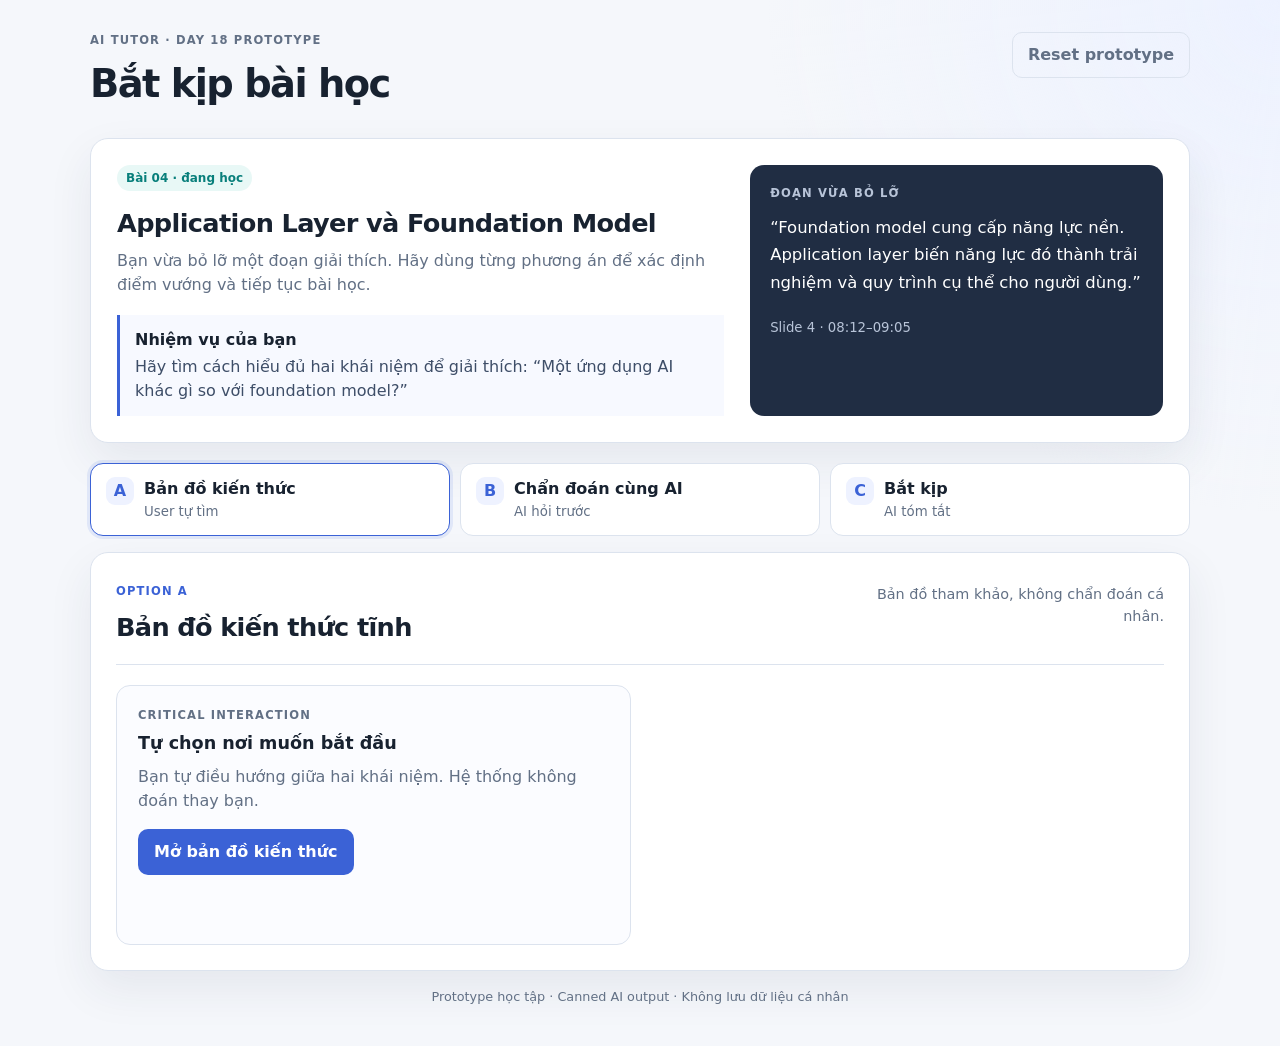
==== prototype/index.html @ 20ba8bf9 "feat: implement interactive prototype with modular styling, tab navigation, and diagnostic workflow " ====
<!doctype html>
<html lang="vi">
  <head>
    <meta charset="utf-8" />
    <meta name="viewport" content="width=device-width, initial-scale=1" />
    <title>AI Tutor — Ba phương án bắt kịp bài học</title>
    <link rel="stylesheet" href="./styles.css" />
  </head>
  <body>
    <main class="shell">
      <header class="topbar">
        <div>
          <p class="eyebrow">AI TUTOR · DAY 18 PROTOTYPE</p>
          <h1>Bắt kịp bài học</h1>
        </div>
        <button class="button button-ghost" id="resetAll" type="button">Reset prototype</button>
      </header>

      <section class="context-card" aria-labelledby="context-title">
        <div class="context-copy">
          <span class="status-pill">Bài 04 · đang học</span>
          <h2 id="context-title">Application Layer và Foundation Model</h2>
          <p class="muted">Bạn vừa bỏ lỡ một đoạn giải thích. Hãy dùng từng phương án để xác định điểm vướng và tiếp tục bài học.</p>
          <div class="task-box">
            <strong>Nhiệm vụ của bạn</strong>
            <p>Hãy tìm cách hiểu đủ hai khái niệm để giải thích: “Một ứng dụng AI khác gì so với foundation model?”</p>
          </div>
        </div>
        <div class="lesson-card">
          <p class="card-label">Đoạn vừa bỏ lỡ</p>
          <p class="quote">“Foundation model cung cấp năng lực nền. Application layer biến năng lực đó thành trải nghiệm và quy trình cụ thể cho người dùng.”</p>
          <p class="source">Slide 4 · 08:12–09:05</p>
        </div>
      </section>

      <nav class="option-tabs" aria-label="Chọn phương án prototype">
        <button class="tab active" data-option="a" type="button"><span>A</span><b>Bản đồ kiến thức</b><small>User tự tìm</small></button>
        <button class="tab" data-option="b" type="button"><span>B</span><b>Chẩn đoán cùng AI</b><small>AI hỏi trước</small></button>
        <button class="tab" data-option="c" type="button"><span>C</span><b>Bắt kịp</b><small>AI tóm tắt</small></button>
      </nav>

      <section class="prototype-panel" id="option-a" aria-live="polite">
        <div class="panel-heading">
          <div><span class="option-label option-a-label">OPTION A</span><h2>Bản đồ kiến thức tĩnh</h2></div>
          <p class="expectation">Bản đồ tham khảo, không chẩn đoán cá nhân.</p>
        </div>
        <div class="flow-grid">
          <div class="interaction-card">
            <p class="step-label">CRITICAL INTERACTION</p>
            <h3>Tự chọn nơi muốn bắt đầu</h3>
            <p class="muted">Bạn tự điều hướng giữa hai khái niệm. Hệ thống không đoán thay bạn.</p>
            <button class="button button-primary" id="openMap" type="button">Mở bản đồ kiến thức</button>
            <div class="map" id="knowledgeMap" hidden>
              <button class="map-node" data-concept="foundation" type="button"><span>01</span>Foundation Model</button>
              <div class="connector">cung cấp năng lực nền</div>
              <button class="map-node" data-concept="application" type="button"><span>02</span>Application Layer</button>
              <p class="micro-note">Chọn một khái niệm để xem nội dung liên quan.</p>
            </div>
          </div>
          <div class="result-card" id="mapResult" hidden>
            <p class="step-label">RESULT / USER DECISION</p>
            <div id="mapResultContent"></div>
            <div class="action-row"><button class="button button-secondary" id="closeMap" type="button">Đổi khái niệm</button><button class="button button-ghost" id="backToLessonA" type="button">Quay lại bài học</button></div>
          </div>
        </div>
      </section>

      <section class="prototype-panel" id="option-b" aria-live="polite" hidden>
        <div class="panel-heading">
          <div><span class="option-label option-b-label">OPTION B</span><h2>AI chẩn đoán qua câu hỏi</h2></div>
          <p class="expectation">AI đưa ra giả thuyết, không khẳng định bạn đang thiếu gì.</p>
        </div>
        <div class="flow-grid">
          <div class="interaction-card">
            <p class="step-label">CRITICAL INTERACTION</p>
            <h3>Chẩn đoán cùng AI</h3>
            <p class="muted">AI sẽ hỏi 2 câu ngắn. Bạn có thể bỏ qua hoặc sửa câu trả lời bất cứ lúc nào.</p>
            <button class="button button-primary" id="startDiagnosis" type="button">Bắt đầu chẩn đoán</button>
            <div class="diagnosis" id="diagnosisFlow" hidden>
              <div class="progress-line"><span id="questionProgress">Câu 1/2</span><span class="muted">Không lưu sau phiên này</span></div>
              <div id="questionSlot"></div>
              <div class="action-row"><button class="button button-ghost" id="skipQuestion" type="button">Bỏ qua</button></div>
            </div>
          </div>
          <div class="result-card" id="diagnosisResult" hidden>
            <p class="step-label">RESULT / USER DECISION</p>
            <div class="hypothesis"><span class="confidence">Độ chắc chắn: VỪA</span><h3>Giả thuyết của AI</h3><p>Bạn có thể đang cần ôn <strong>Foundation Model</strong> trước khi quay lại phần Application Layer.</p><p class="evidence">Dựa trên câu trả lời: bạn chưa phân biệt được “năng lực nền” và “tính năng của ứng dụng”.</p></div>
            <div class="action-row"><button class="button button-primary" id="acceptDiagnosis" type="button">Ôn Foundation Model</button><button class="button button-secondary" id="rejectDiagnosis" type="button">Không đúng, chọn lại</button></div>
            <p class="recovery-note" id="diagnosisRecovery" hidden>Không sao. Bạn có thể tự chọn một chủ đề khác hoặc quay về bài học.</p>
          </div>
        </div>
      </section>

      <section class="prototype-panel" id="option-c" aria-live="polite" hidden>
        <div class="panel-heading">
          <div><span class="option-label option-c-label">OPTION C</span><h2>Nút “Bắt kịp”</h2></div>
          <p class="expectation">Tóm tắt slide gần đây, không kiểm tra toàn bộ lỗ hổng kiến thức.</p>
        </div>
        <div class="flow-grid">
          <div class="interaction-card">
            <p class="step-label">CRITICAL INTERACTION</p>
            <h3>Khôi phục nhanh nội dung vừa bỏ lỡ</h3>
            <p class="muted">AI chỉ đọc nội dung bài học hiện tại và tạo một bản tóm tắt ngắn.</p>
            <button class="button button-primary" id="catchUp" type="button">Bắt kịp 1–3 slide gần nhất</button>
            <p class="micro-note">AI chỉ hoạt động sau khi bạn bấm nút.</p>
          </div>
          <div class="result-card" id="catchupResult" hidden>
            <p class="step-label">RESULT / USER DECISION</p>
            <div class="summary"><span class="source-chip">Dựa trên slide 4–6</span><h3>Điểm cần nhớ</h3><ul><li><strong>Foundation model</strong> là năng lực nền có thể phục vụ nhiều tác vụ.</li><li><strong>Application layer</strong> là lớp trải nghiệm, quy trình và giới hạn được thiết kế cho một use case.</li><li>Ứng dụng có thể dùng foundation model nhưng không đồng nghĩa với chính model đó.</li></ul><p class="uncertainty">Đây là tóm tắt ngắn; hãy mở nội dung gốc nếu cần chi tiết.</p></div>
            <div class="action-row"><button class="button button-primary" id="openSource" type="button">Mở slide gốc</button><button class="button button-secondary" id="dismissSummary" type="button">Đóng tóm tắt</button></div>
            <div class="source-preview" id="sourcePreview" hidden><strong>Slide 4–6 · nội dung gốc</strong><p>Foundation model cung cấp năng lực nền. Application layer tổ chức năng lực đó thành sản phẩm, workflow và trải nghiệm có mục tiêu.</p><button class="button button-ghost" id="closeSource" type="button">Đóng nội dung gốc</button></div>
          </div>
        </div>
      </section>

      <footer class="footer-note">Prototype học tập · Canned AI output · Không lưu dữ liệu cá nhân</footer>
    </main>
    <script src="./app.js"></script>
  </body>
</html>
---- prototype/styles.css ----
:root {
  font-family: Inter, ui-sans-serif, system-ui, -apple-system, BlinkMacSystemFont, "Segoe UI", sans-serif;
  color: #182230;
  background: #f5f7fb;
  line-height: 1.5;
  font-weight: 450;
  --ink: #182230;
  --muted: #627085;
  --line: #dce3ee;
  --panel: #ffffff;
  --blue: #3b62d6;
  --blue-soft: #eef2ff;
  --teal: #087f7b;
  --teal-soft: #e8f8f6;
  --orange: #b46212;
  --orange-soft: #fff3e3;
  --shadow: 0 18px 45px rgba(36, 52, 82, .08);
}
* { box-sizing: border-box; }
body { margin: 0; background: radial-gradient(circle at top right, #edf2ff 0, transparent 32rem), var(--background, #f5f7fb); }
button { font: inherit; }
.shell { width: min(1100px, calc(100% - 36px)); margin: 0 auto; padding: 32px 0 40px; }
.topbar { display: flex; justify-content: space-between; gap: 24px; align-items: flex-start; margin-bottom: 25px; }
.eyebrow, .step-label, .card-label { margin: 0 0 6px; color: var(--muted); letter-spacing: .1em; font-size: .72rem; font-weight: 750; text-transform: uppercase; }
h1, h2, h3, p { margin-top: 0; }
h1 { margin-bottom: 0; font-size: clamp(1.9rem, 3vw, 2.8rem); letter-spacing: -.04em; }
h2 { margin-bottom: 7px; font-size: clamp(1.3rem, 2vw, 1.7rem); letter-spacing: -.025em; }
h3 { margin-bottom: 8px; font-size: 1.1rem; }
.muted { color: var(--muted); }
.button { border: 1px solid transparent; border-radius: 10px; padding: 10px 15px; cursor: pointer; font-weight: 700; transition: transform .15s, box-shadow .15s, background .15s; }
.button:hover { transform: translateY(-1px); box-shadow: 0 7px 17px rgba(33, 51, 88, .12); }
.button-primary { background: var(--blue); color: white; }
.button-secondary { background: white; color: var(--blue); border-color: #bdc9ef; }
.button-ghost { background: transparent; color: var(--muted); border-color: var(--line); }
.context-card, .prototype-panel { background: var(--panel); border: 1px solid var(--line); border-radius: 18px; box-shadow: var(--shadow); }
.context-card { display: grid; grid-template-columns: 1.25fr .85fr; gap: 26px; padding: 26px; margin-bottom: 20px; }
.status-pill, .source-chip, .confidence { display: inline-flex; width: fit-content; border-radius: 99px; padding: 4px 9px; font-size: .75rem; font-weight: 750; }
.status-pill { color: var(--teal); background: var(--teal-soft); margin-bottom: 13px; }
.task-box { margin-top: 18px; padding: 13px 15px; border-left: 3px solid var(--blue); background: #f7f9ff; }
.task-box p { margin: 3px 0 0; color: #3e4e68; }
.lesson-card { align-self: stretch; padding: 20px; border-radius: 14px; background: #202d43; color: white; }
.lesson-card .card-label, .lesson-card .source { color: #b8c4d8; }
.quote { margin: 12px 0 22px; font-size: 1.03rem; line-height: 1.65; }
.source { margin-bottom: 0; font-size: .83rem; }
.option-tabs { display: grid; grid-template-columns: repeat(3, 1fr); gap: 10px; margin-bottom: 16px; }
.tab { display: grid; grid-template-columns: auto 1fr; column-gap: 10px; row-gap: 1px; text-align: left; padding: 13px 15px; border: 1px solid var(--line); border-radius: 13px; background: white; color: var(--ink); cursor: pointer; }
.tab span { grid-row: span 2; display: grid; place-items: center; width: 28px; height: 28px; color: var(--blue); background: var(--blue-soft); border-radius: 9px; font-weight: 800; }
.tab small { color: var(--muted); }
.tab.active { border-color: var(--blue); box-shadow: 0 0 0 3px rgba(59, 98, 214, .11); }
.prototype-panel { padding: 25px; }
.panel-heading { display: flex; justify-content: space-between; gap: 18px; align-items: flex-start; border-bottom: 1px solid var(--line); padding-bottom: 18px; margin-bottom: 20px; }
.panel-heading h2 { margin-bottom: 0; }
.option-label { display: inline-block; margin-bottom: 7px; font-size: .72rem; font-weight: 800; letter-spacing: .1em; }
.option-a-label { color: var(--blue); } .option-b-label { color: var(--teal); } .option-c-label { color: var(--orange); }
.expectation { margin: 6px 0 0; max-width: 330px; color: var(--muted); font-size: .9rem; text-align: right; }
.flow-grid { display: grid; grid-template-columns: minmax(0, 1fr) minmax(0, 1fr); gap: 18px; align-items: start; }
.interaction-card, .result-card { min-height: 260px; padding: 21px; border: 1px solid var(--line); border-radius: 14px; }
.interaction-card { background: #fbfcff; }
.result-card { background: #fff; }
.map { margin-top: 20px; padding: 15px; border: 1px dashed #b9c6e8; border-radius: 12px; background: #f8faff; }
.map-node { width: 100%; display: flex; align-items: center; gap: 10px; border: 1px solid #c5d0eb; border-radius: 10px; padding: 12px; background: white; color: var(--ink); text-align: left; cursor: pointer; font-weight: 700; }
.map-node + .map-node { margin-top: 8px; }
.map-node span { color: var(--blue); font-size: .75rem; }
.connector { margin: 7px 0; color: var(--muted); font-size: .78rem; text-align: center; }
.micro-note, .recovery-note, .uncertainty { color: var(--muted); font-size: .84rem; }
.micro-note { margin: 13px 0 0; }
.action-row { display: flex; flex-wrap: wrap; gap: 8px; margin-top: 19px; }
.concept-detail { border-left: 3px solid var(--blue); padding-left: 13px; }
.concept-detail p { margin-bottom: 9px; }
.progress-line { display: flex; justify-content: space-between; gap: 10px; margin: 18px 0 13px; font-size: .84rem; font-weight: 700; }
.question { padding: 14px; border-radius: 12px; background: #f2fbfa; border: 1px solid #c8e9e5; }
.question p { margin-bottom: 12px; font-weight: 700; }
.choice { display: block; width: 100%; margin-top: 8px; padding: 10px 12px; border: 1px solid #bfdbd7; border-radius: 9px; background: white; text-align: left; cursor: pointer; }
.choice:hover { border-color: var(--teal); background: var(--teal-soft); }
.hypothesis { padding: 16px; background: var(--teal-soft); border: 1px solid #bce4de; border-radius: 12px; }
.confidence { color: var(--teal); background: white; margin-bottom: 10px; }
.evidence { margin: 14px 0 0; padding-top: 12px; border-top: 1px solid #c6e5df; color: #3e6663; font-size: .88rem; }
.summary { padding: 16px; background: var(--orange-soft); border: 1px solid #f1d5aa; border-radius: 12px; }
.source-chip { color: var(--orange); background: white; margin-bottom: 10px; }
.summary ul { margin: 0 0 14px; padding-left: 20px; }
.summary li + li { margin-top: 7px; }
.source-preview { margin-top: 16px; padding: 14px; border-radius: 10px; background: #f7f8fb; border: 1px solid var(--line); }
.source-preview p { margin: 6px 0 12px; }
.footer-note { margin-top: 16px; color: var(--muted); font-size: .8rem; text-align: center; }
[hidden] { display: none !important; }
@media (max-width: 760px) { .context-card, .flow-grid { grid-template-columns: 1fr; } .option-tabs { grid-template-columns: 1fr; } .panel-heading { flex-direction: column; } .expectation { text-align: left; } .topbar { align-items: center; } }
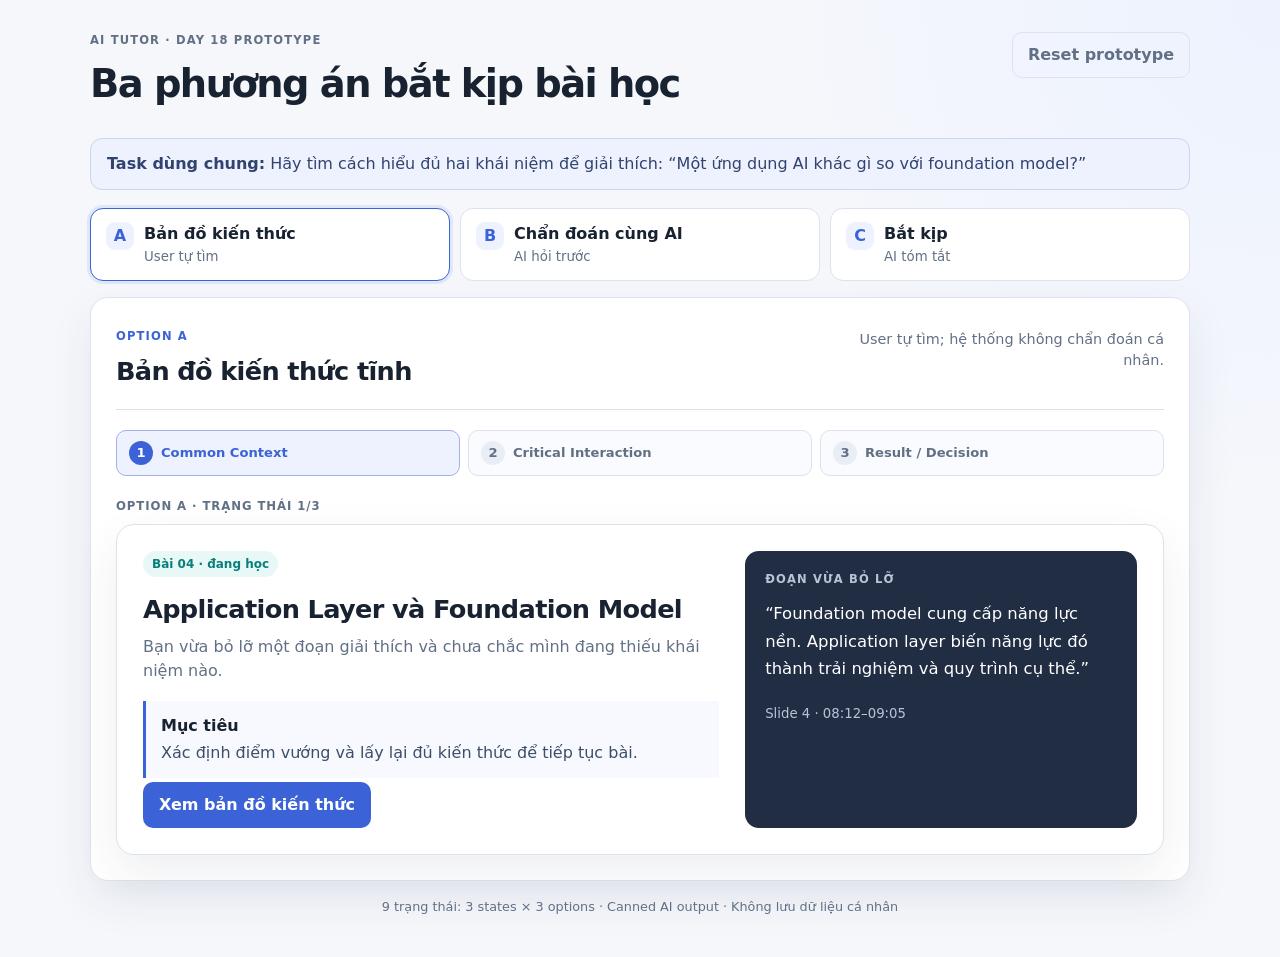
==== commit 61aa9945: "feat: initialize prototype project with UI layout, interaction styling, and state management scripts" ====
--- a/prototype/index.html
+++ b/prototype/index.html
@@ -3,7 +3,7 @@
   <head>
     <meta charset="utf-8" />
     <meta name="viewport" content="width=device-width, initial-scale=1" />
-    <title>AI Tutor — Ba phương án bắt kịp bài học</title>
+    <title>AI Tutor — 3 Options × 3 States</title>
     <link rel="stylesheet" href="./styles.css" />
   </head>
   <body>
@@ -11,27 +11,15 @@
       <header class="topbar">
         <div>
           <p class="eyebrow">AI TUTOR · DAY 18 PROTOTYPE</p>
-          <h1>Bắt kịp bài học</h1>
+          <h1>Ba phương án bắt kịp bài học</h1>
         </div>
         <button class="button button-ghost" id="resetAll" type="button">Reset prototype</button>
       </header>
 
-      <section class="context-card" aria-labelledby="context-title">
-        <div class="context-copy">
-          <span class="status-pill">Bài 04 · đang học</span>
-          <h2 id="context-title">Application Layer và Foundation Model</h2>
-          <p class="muted">Bạn vừa bỏ lỡ một đoạn giải thích. Hãy dùng từng phương án để xác định điểm vướng và tiếp tục bài học.</p>
-          <div class="task-box">
-            <strong>Nhiệm vụ của bạn</strong>
-            <p>Hãy tìm cách hiểu đủ hai khái niệm để giải thích: “Một ứng dụng AI khác gì so với foundation model?”</p>
-          </div>
-        </div>
-        <div class="lesson-card">
-          <p class="card-label">Đoạn vừa bỏ lỡ</p>
-          <p class="quote">“Foundation model cung cấp năng lực nền. Application layer biến năng lực đó thành trải nghiệm và quy trình cụ thể cho người dùng.”</p>
-          <p class="source">Slide 4 · 08:12–09:05</p>
-        </div>
-      </section>
+      <div class="test-task">
+        <strong>Task dùng chung:</strong>
+        Hãy tìm cách hiểu đủ hai khái niệm để giải thích: “Một ứng dụng AI khác gì so với foundation model?”
+      </div>
 
       <nav class="option-tabs" aria-label="Chọn phương án prototype">
         <button class="tab active" data-option="a" type="button"><span>A</span><b>Bản đồ kiến thức</b><small>User tự tìm</small></button>
@@ -39,81 +27,168 @@
         <button class="tab" data-option="c" type="button"><span>C</span><b>Bắt kịp</b><small>AI tóm tắt</small></button>
       </nav>
 
-      <section class="prototype-panel" id="option-a" aria-live="polite">
+      <!-- OPTION A: 3 STATES -->
+      <section class="prototype-panel option-flow" id="option-a" data-option="a" aria-live="polite">
         <div class="panel-heading">
           <div><span class="option-label option-a-label">OPTION A</span><h2>Bản đồ kiến thức tĩnh</h2></div>
-          <p class="expectation">Bản đồ tham khảo, không chẩn đoán cá nhân.</p>
+          <p class="expectation">User tự tìm; hệ thống không chẩn đoán cá nhân.</p>
         </div>
-        <div class="flow-grid">
-          <div class="interaction-card">
+        <ol class="state-stepper" aria-label="Tiến trình Option A">
+          <li class="active" data-step="1"><span>1</span>Common Context</li>
+          <li data-step="2"><span>2</span>Critical Interaction</li>
+          <li data-step="3"><span>3</span>Result / Decision</li>
+        </ol>
+
+        <article class="state-screen" data-state="1">
+          <p class="state-count">OPTION A · TRẠNG THÁI 1/3</p>
+          <div class="context-card state-context">
+            <div class="context-copy">
+              <span class="status-pill">Bài 04 · đang học</span>
+              <h2>Application Layer và Foundation Model</h2>
+              <p class="muted">Bạn vừa bỏ lỡ một đoạn giải thích và chưa chắc mình đang thiếu khái niệm nào.</p>
+              <div class="task-box"><strong>Mục tiêu</strong><p>Xác định điểm vướng và lấy lại đủ kiến thức để tiếp tục bài.</p></div>
+              <button class="button button-primary next-state" data-next="2" type="button">Xem bản đồ kiến thức</button>
+            </div>
+            <div class="lesson-card"><p class="card-label">Đoạn vừa bỏ lỡ</p><p class="quote">“Foundation model cung cấp năng lực nền. Application layer biến năng lực đó thành trải nghiệm và quy trình cụ thể.”</p><p class="source">Slide 4 · 08:12–09:05</p></div>
+          </div>
+        </article>
+
+        <article class="state-screen" data-state="2" hidden>
+          <p class="state-count">OPTION A · TRẠNG THÁI 2/3</p>
+          <div class="interaction-card full-card">
             <p class="step-label">CRITICAL INTERACTION</p>
-            <h3>Tự chọn nơi muốn bắt đầu</h3>
-            <p class="muted">Bạn tự điều hướng giữa hai khái niệm. Hệ thống không đoán thay bạn.</p>
-            <button class="button button-primary" id="openMap" type="button">Mở bản đồ kiến thức</button>
-            <div class="map" id="knowledgeMap" hidden>
-              <button class="map-node" data-concept="foundation" type="button"><span>01</span>Foundation Model</button>
-              <div class="connector">cung cấp năng lực nền</div>
-              <button class="map-node" data-concept="application" type="button"><span>02</span>Application Layer</button>
-              <p class="micro-note">Chọn một khái niệm để xem nội dung liên quan.</p>
+            <h3>Tự chọn khái niệm muốn kiểm tra</h3>
+            <p class="muted">Đây là bản đồ tham khảo. Hệ thống không biết chắc bạn đang thiếu kiến thức nào.</p>
+            <div class="map visible-map">
+              <button class="map-node concept-choice" data-concept="foundation" type="button"><span>01</span>Foundation Model</button>
+              <div class="connector">cung cấp năng lực nền cho</div>
+              <button class="map-node concept-choice" data-concept="application" type="button"><span>02</span>Application Layer</button>
+              <p class="micro-note" id="conceptHint">Chọn một khái niệm để tiếp tục.</p>
             </div>
+            <div class="state-actions"><button class="button button-ghost previous-state" data-previous="1" type="button">Quay lại context</button><button class="button button-primary" id="viewConcept" type="button" disabled>Xem nội dung đã chọn</button></div>
           </div>
-          <div class="result-card" id="mapResult" hidden>
+        </article>
+
+        <article class="state-screen" data-state="3" hidden>
+          <p class="state-count">OPTION A · TRẠNG THÁI 3/3</p>
+          <div class="result-card full-card">
             <p class="step-label">RESULT / USER DECISION</p>
-            <div id="mapResultContent"></div>
-            <div class="action-row"><button class="button button-secondary" id="closeMap" type="button">Đổi khái niệm</button><button class="button button-ghost" id="backToLessonA" type="button">Quay lại bài học</button></div>
+            <div id="mapResultContent" class="concept-detail"></div>
+            <p class="uncertainty">Nguồn tham khảo từ slide bài học; đây không phải kết quả chẩn đoán cá nhân.</p>
+            <div class="state-actions"><button class="button button-secondary previous-state" data-previous="2" type="button">Đổi khái niệm</button><button class="button button-ghost restart-option" type="button">Quay lại bài học</button></div>
           </div>
-        </div>
+        </article>
       </section>
 
-      <section class="prototype-panel" id="option-b" aria-live="polite" hidden>
+      <!-- OPTION B: 3 STATES -->
+      <section class="prototype-panel option-flow" id="option-b" data-option="b" aria-live="polite" hidden>
         <div class="panel-heading">
           <div><span class="option-label option-b-label">OPTION B</span><h2>AI chẩn đoán qua câu hỏi</h2></div>
-          <p class="expectation">AI đưa ra giả thuyết, không khẳng định bạn đang thiếu gì.</p>
+          <p class="expectation">AI hỏi trước và chỉ đưa ra một giả thuyết.</p>
         </div>
-        <div class="flow-grid">
-          <div class="interaction-card">
+        <ol class="state-stepper" aria-label="Tiến trình Option B">
+          <li class="active" data-step="1"><span>1</span>Common Context</li>
+          <li data-step="2"><span>2</span>Critical Interaction</li>
+          <li data-step="3"><span>3</span>Result / Decision</li>
+        </ol>
+
+        <article class="state-screen" data-state="1">
+          <p class="state-count">OPTION B · TRẠNG THÁI 1/3</p>
+          <div class="context-card state-context">
+            <div class="context-copy">
+              <span class="status-pill">Bài 04 · đang học</span>
+              <h2>Application Layer và Foundation Model</h2>
+              <p class="muted">Bạn vừa bỏ lỡ một đoạn giải thích và chưa chắc mình đang thiếu khái niệm nào.</p>
+              <div class="task-box"><strong>Mục tiêu</strong><p>Xác định điểm vướng và lấy lại đủ kiến thức để tiếp tục bài.</p></div>
+              <button class="button button-primary next-state" data-next="2" type="button">Chẩn đoán cùng AI</button>
+            </div>
+            <div class="lesson-card"><p class="card-label">Đoạn vừa bỏ lỡ</p><p class="quote">“Foundation model cung cấp năng lực nền. Application layer biến năng lực đó thành trải nghiệm và quy trình cụ thể.”</p><p class="source">Slide 4 · 08:12–09:05</p></div>
+          </div>
+        </article>
+
+        <article class="state-screen" data-state="2" hidden>
+          <p class="state-count">OPTION B · TRẠNG THÁI 2/3</p>
+          <div class="interaction-card full-card">
             <p class="step-label">CRITICAL INTERACTION</p>
-            <h3>Chẩn đoán cùng AI</h3>
-            <p class="muted">AI sẽ hỏi 2 câu ngắn. Bạn có thể bỏ qua hoặc sửa câu trả lời bất cứ lúc nào.</p>
-            <button class="button button-primary" id="startDiagnosis" type="button">Bắt đầu chẩn đoán</button>
-            <div class="diagnosis" id="diagnosisFlow" hidden>
-              <div class="progress-line"><span id="questionProgress">Câu 1/2</span><span class="muted">Không lưu sau phiên này</span></div>
-              <div id="questionSlot"></div>
-              <div class="action-row"><button class="button button-ghost" id="skipQuestion" type="button">Bỏ qua</button></div>
-            </div>
+            <div class="progress-line"><strong>Hai câu hỏi chẩn đoán</strong><span class="muted">Không lưu sau phiên này</span></div>
+            <fieldset class="question-group">
+              <legend>1. “Năng lực nền” gần với điều nào hơn?</legend>
+              <label class="radio-choice"><input type="radio" name="q1" value="model" /> Một model có thể phục vụ nhiều tác vụ</label>
+              <label class="radio-choice"><input type="radio" name="q1" value="feature" /> Một tính năng riêng trong ứng dụng</label>
+              <label class="radio-choice"><input type="radio" name="q1" value="unsure" /> Mình chưa chắc</label>
+            </fieldset>
+            <fieldset class="question-group">
+              <legend>2. Điều gì đang làm bạn dừng lại?</legend>
+              <label class="radio-choice"><input type="radio" name="q2" value="difference" /> Chưa phân biệt được model và sản phẩm</label>
+              <label class="radio-choice"><input type="radio" name="q2" value="missed" /> Bỏ lỡ ví dụ trong slide</label>
+              <label class="radio-choice"><input type="radio" name="q2" value="unsure" /> Mình chưa biết</label>
+            </fieldset>
+            <p class="micro-note">Bạn có thể để trống câu chưa chắc. AI sẽ giảm độ chắc chắn của giả thuyết.</p>
+            <div class="state-actions"><button class="button button-ghost previous-state" data-previous="1" type="button">Hủy chẩn đoán</button><button class="button button-primary" id="getDiagnosis" type="button">Xem giả thuyết của AI</button></div>
           </div>
-          <div class="result-card" id="diagnosisResult" hidden>
+        </article>
+
+        <article class="state-screen" data-state="3" hidden>
+          <p class="state-count">OPTION B · TRẠNG THÁI 3/3</p>
+          <div class="result-card full-card">
             <p class="step-label">RESULT / USER DECISION</p>
-            <div class="hypothesis"><span class="confidence">Độ chắc chắn: VỪA</span><h3>Giả thuyết của AI</h3><p>Bạn có thể đang cần ôn <strong>Foundation Model</strong> trước khi quay lại phần Application Layer.</p><p class="evidence">Dựa trên câu trả lời: bạn chưa phân biệt được “năng lực nền” và “tính năng của ứng dụng”.</p></div>
-            <div class="action-row"><button class="button button-primary" id="acceptDiagnosis" type="button">Ôn Foundation Model</button><button class="button button-secondary" id="rejectDiagnosis" type="button">Không đúng, chọn lại</button></div>
-            <p class="recovery-note" id="diagnosisRecovery" hidden>Không sao. Bạn có thể tự chọn một chủ đề khác hoặc quay về bài học.</p>
+            <div class="hypothesis"><span class="confidence" id="diagnosisConfidence">Độ chắc chắn: VỪA</span><h3>Giả thuyết của AI</h3><p id="diagnosisText">Bạn có thể đang cần ôn <strong>Foundation Model</strong> trước khi quay lại phần Application Layer.</p><p class="evidence" id="diagnosisEvidence">Dựa trên câu trả lời trong phiên hiện tại.</p></div>
+            <p class="recovery-note" id="diagnosisDecision">Bạn quyết định phần nào sẽ giao cho AI và phần nào muốn tự kiểm tra.</p>
+            <div class="state-actions"><button class="button button-primary" id="acceptDiagnosis" type="button">Ôn Foundation Model</button><button class="button button-secondary previous-state" data-previous="2" type="button">Sửa câu trả lời</button><button class="button button-ghost restart-option" type="button">Từ chối và quay lại</button></div>
           </div>
-        </div>
+        </article>
       </section>
 
-      <section class="prototype-panel" id="option-c" aria-live="polite" hidden>
+      <!-- OPTION C: 3 STATES -->
+      <section class="prototype-panel option-flow" id="option-c" data-option="c" aria-live="polite" hidden>
         <div class="panel-heading">
           <div><span class="option-label option-c-label">OPTION C</span><h2>Nút “Bắt kịp”</h2></div>
-          <p class="expectation">Tóm tắt slide gần đây, không kiểm tra toàn bộ lỗ hổng kiến thức.</p>
+          <p class="expectation">AI tóm tắt sau khi user chủ động kích hoạt.</p>
         </div>
-        <div class="flow-grid">
-          <div class="interaction-card">
+        <ol class="state-stepper" aria-label="Tiến trình Option C">
+          <li class="active" data-step="1"><span>1</span>Common Context</li>
+          <li data-step="2"><span>2</span>Critical Interaction</li>
+          <li data-step="3"><span>3</span>Result / Decision</li>
+        </ol>
+
+        <article class="state-screen" data-state="1">
+          <p class="state-count">OPTION C · TRẠNG THÁI 1/3</p>
+          <div class="context-card state-context">
+            <div class="context-copy">
+              <span class="status-pill">Bài 04 · đang học</span>
+              <h2>Application Layer và Foundation Model</h2>
+              <p class="muted">Bạn vừa bỏ lỡ một đoạn giải thích và chưa chắc mình đang thiếu khái niệm nào.</p>
+              <div class="task-box"><strong>Mục tiêu</strong><p>Xác định điểm vướng và lấy lại đủ kiến thức để tiếp tục bài.</p></div>
+              <button class="button button-primary next-state" data-next="2" type="button">Bắt kịp nội dung vừa bỏ lỡ</button>
+            </div>
+            <div class="lesson-card"><p class="card-label">Đoạn vừa bỏ lỡ</p><p class="quote">“Foundation model cung cấp năng lực nền. Application layer biến năng lực đó thành trải nghiệm và quy trình cụ thể.”</p><p class="source">Slide 4 · 08:12–09:05</p></div>
+          </div>
+        </article>
+
+        <article class="state-screen" data-state="2" hidden>
+          <p class="state-count">OPTION C · TRẠNG THÁI 2/3</p>
+          <div class="interaction-card full-card">
             <p class="step-label">CRITICAL INTERACTION</p>
-            <h3>Khôi phục nhanh nội dung vừa bỏ lỡ</h3>
-            <p class="muted">AI chỉ đọc nội dung bài học hiện tại và tạo một bản tóm tắt ngắn.</p>
-            <button class="button button-primary" id="catchUp" type="button">Bắt kịp 1–3 slide gần nhất</button>
-            <p class="micro-note">AI chỉ hoạt động sau khi bạn bấm nút.</p>
+            <h3>Chọn phạm vi để AI tóm tắt</h3>
+            <p>AI sẽ dùng nội dung bài học hiện tại, không dùng lịch sử cá nhân của bạn.</p>
+            <div class="scope-card"><span class="source-chip">Đề xuất</span><strong>Slide 4–6 · khoảng 2 phút gần nhất</strong><p>Gồm định nghĩa Foundation Model, Application Layer và một ví dụ minh họa.</p></div>
+            <p class="uncertainty">Tóm tắt có thể bỏ sót chi tiết chuyên sâu. Bạn vẫn có thể mở slide gốc ở kết quả.</p>
+            <div class="state-actions"><button class="button button-ghost previous-state" data-previous="1" type="button">Không dùng AI</button><button class="button button-primary" id="createSummary" type="button">Tạo bản tóm tắt</button></div>
           </div>
-          <div class="result-card" id="catchupResult" hidden>
+        </article>
+
+        <article class="state-screen" data-state="3" hidden>
+          <p class="state-count">OPTION C · TRẠNG THÁI 3/3</p>
+          <div class="result-card full-card">
             <p class="step-label">RESULT / USER DECISION</p>
-            <div class="summary"><span class="source-chip">Dựa trên slide 4–6</span><h3>Điểm cần nhớ</h3><ul><li><strong>Foundation model</strong> là năng lực nền có thể phục vụ nhiều tác vụ.</li><li><strong>Application layer</strong> là lớp trải nghiệm, quy trình và giới hạn được thiết kế cho một use case.</li><li>Ứng dụng có thể dùng foundation model nhưng không đồng nghĩa với chính model đó.</li></ul><p class="uncertainty">Đây là tóm tắt ngắn; hãy mở nội dung gốc nếu cần chi tiết.</p></div>
-            <div class="action-row"><button class="button button-primary" id="openSource" type="button">Mở slide gốc</button><button class="button button-secondary" id="dismissSummary" type="button">Đóng tóm tắt</button></div>
-            <div class="source-preview" id="sourcePreview" hidden><strong>Slide 4–6 · nội dung gốc</strong><p>Foundation model cung cấp năng lực nền. Application layer tổ chức năng lực đó thành sản phẩm, workflow và trải nghiệm có mục tiêu.</p><button class="button button-ghost" id="closeSource" type="button">Đóng nội dung gốc</button></div>
+            <div class="summary"><span class="source-chip">Dựa trên slide 4–6</span><h3>Điểm cần nhớ</h3><ul><li><strong>Foundation model</strong> cung cấp năng lực nền cho nhiều tác vụ.</li><li><strong>Application layer</strong> biến năng lực đó thành workflow và trải nghiệm cho một use case.</li><li>Một ứng dụng có thể dùng foundation model nhưng không đồng nghĩa với chính model đó.</li></ul><p class="uncertainty">Đây là tóm tắt ngắn; hãy kiểm tra nội dung gốc nếu cần chi tiết.</p></div>
+            <details class="source-details"><summary>Mở slide gốc để kiểm tra</summary><p><strong>Slide 4–6:</strong> Foundation model cung cấp năng lực nền. Application layer tổ chức năng lực đó thành sản phẩm, workflow và trải nghiệm có mục tiêu.</p></details>
+            <div class="state-actions"><button class="button button-secondary previous-state" data-previous="2" type="button">Đổi phạm vi</button><button class="button button-ghost restart-option" type="button">Đóng và quay lại bài</button></div>
           </div>
-        </div>
+        </article>
       </section>
 
-      <footer class="footer-note">Prototype học tập · Canned AI output · Không lưu dữ liệu cá nhân</footer>
+      <footer class="footer-note">9 trạng thái: 3 states × 3 options · Canned AI output · Không lưu dữ liệu cá nhân</footer>
     </main>
     <script src="./app.js"></script>
   </body>
--- a/prototype/styles.css
+++ b/prototype/styles.css
@@ -84,3 +84,32 @@
 .footer-note { margin-top: 16px; color: var(--muted); font-size: .8rem; text-align: center; }
 [hidden] { display: none !important; }
 @media (max-width: 760px) { .context-card, .flow-grid { grid-template-columns: 1fr; } .option-tabs { grid-template-columns: 1fr; } .panel-heading { flex-direction: column; } .expectation { text-align: left; } .topbar { align-items: center; } }
+
+/* Exact 3-state flow for each of the three options */
+.test-task { margin-bottom: 18px; padding: 13px 16px; border: 1px solid #cbd5ef; border-radius: 12px; background: var(--blue-soft); color: #31446f; }
+.state-stepper { display: grid; grid-template-columns: repeat(3, 1fr); gap: 8px; margin: 0 0 22px; padding: 0; list-style: none; }
+.state-stepper li { display: flex; align-items: center; gap: 8px; padding: 10px 12px; border: 1px solid var(--line); border-radius: 10px; color: var(--muted); background: #fafbfe; font-size: .82rem; font-weight: 700; }
+.state-stepper li span { display: grid; place-items: center; flex: 0 0 24px; height: 24px; border-radius: 50%; background: #e9edf5; }
+.state-stepper li.active { color: var(--blue); border-color: #9fb1e8; background: var(--blue-soft); }
+.state-stepper li.active span { color: white; background: var(--blue); }
+.state-stepper li.complete { color: var(--teal); background: var(--teal-soft); }
+.state-stepper li.complete span { color: white; background: var(--teal); }
+.state-count { margin-bottom: 9px; color: var(--muted); font-size: .73rem; font-weight: 800; letter-spacing: .08em; }
+.state-context { margin-bottom: 0; }
+.state-context .button { margin-top: 4px; }
+.full-card { min-height: 0; max-width: 780px; margin: 0 auto; }
+.state-actions { display: flex; flex-wrap: wrap; justify-content: flex-end; gap: 9px; margin-top: 22px; padding-top: 17px; border-top: 1px solid var(--line); }
+.visible-map { display: block; max-width: 580px; }
+.map-node.selected { color: var(--blue); border-color: var(--blue); background: var(--blue-soft); box-shadow: 0 0 0 3px rgba(59, 98, 214, .1); }
+.button:disabled { cursor: not-allowed; opacity: .45; transform: none; box-shadow: none; }
+.question-group { margin: 14px 0; padding: 16px; border: 1px solid #c8e9e5; border-radius: 12px; background: #f5fbfa; }
+.question-group legend { padding: 0 6px; font-weight: 750; }
+.radio-choice { display: block; margin-top: 8px; padding: 10px 12px; border: 1px solid #cfe0dd; border-radius: 9px; background: white; cursor: pointer; }
+.radio-choice:has(input:checked) { color: var(--teal); border-color: var(--teal); background: var(--teal-soft); }
+.radio-choice input { margin-right: 7px; accent-color: var(--teal); }
+.scope-card { display: grid; gap: 7px; margin: 18px 0; padding: 18px; border: 1px solid #f1d5aa; border-radius: 12px; background: var(--orange-soft); }
+.scope-card p { margin: 0; color: #76522e; }
+.source-details { margin-top: 15px; padding: 13px 15px; border: 1px solid var(--line); border-radius: 10px; background: #f8f9fc; }
+.source-details summary { cursor: pointer; font-weight: 750; }
+.source-details p { margin: 12px 0 0; }
+@media (max-width: 760px) { .state-stepper { grid-template-columns: 1fr; } .state-actions { justify-content: stretch; } .state-actions .button { width: 100%; } }
